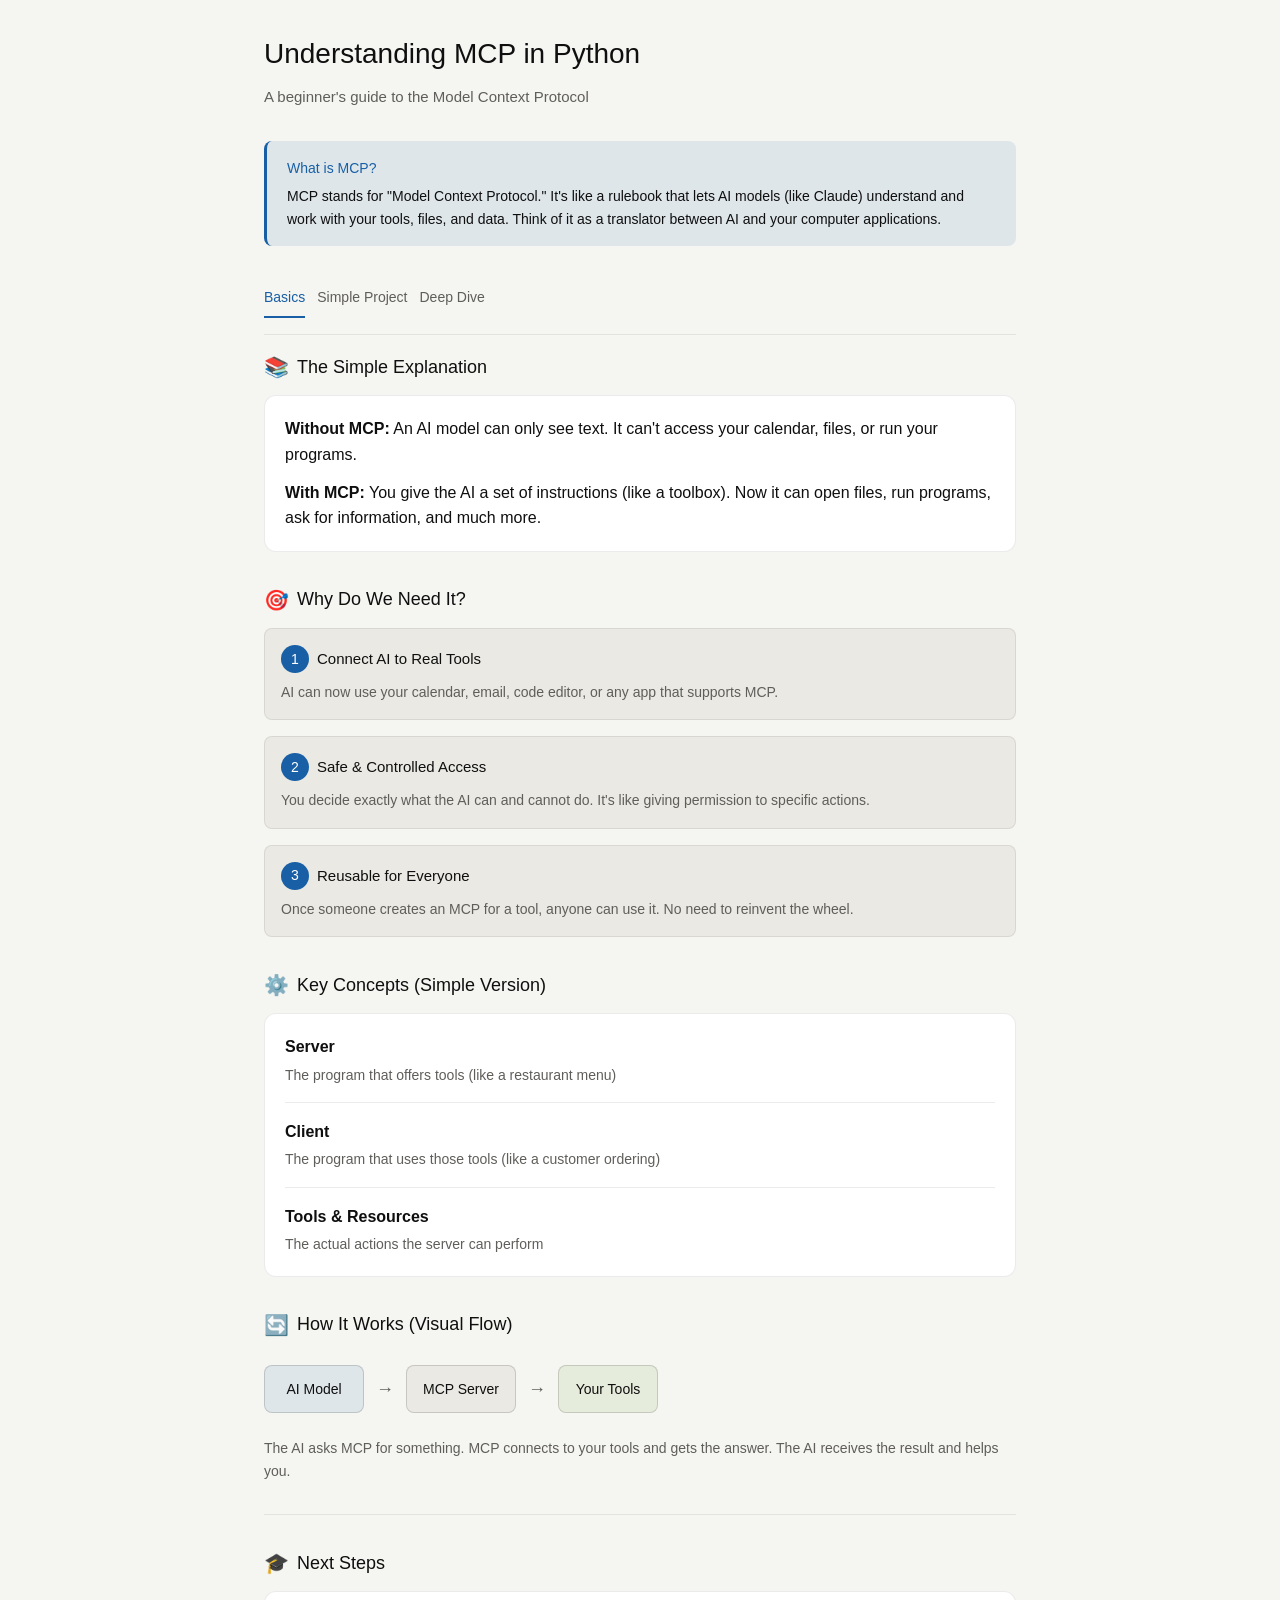
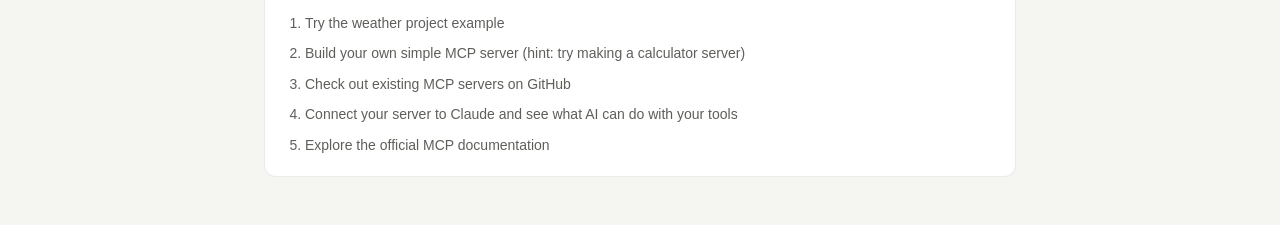
==== index.html @ 7a525ed1 "Add files via upload" ====
<!DOCTYPE html>
<html lang="en">
<head>
    <meta charset="UTF-8">
    <meta name="viewport" content="width=device-width, initial-scale=1.0">
    <title>MCP in Python - Beginner Guide</title>
    <style>
        * {
            margin: 0;
            padding: 0;
            box-sizing: border-box;
        }
        
        :root {
            --surface-0: #f5f5f1;
            --surface-1: #eae9e3;
            --surface-2: #ffffff;
            --text-primary: #0f0f0f;
            --text-secondary: #5f5e5a;
            --text-muted: #888780;
            --border: rgba(0, 0, 0, 0.08);
            --border-strong: rgba(0, 0, 0, 0.15);
            --border-accent: rgba(24, 95, 165, 0.3);
            --fill-accent: #185fa5;
            --text-accent: #ffffff;
            --bg-accent: rgba(24, 95, 165, 0.1);
            --bg-warning: rgba(186, 117, 23, 0.15);
            --text-warning: #854f0b;
            --bg-success: rgba(99, 153, 34, 0.1);
            --on-accent: #ffffff;
            --font-sans: -apple-system, BlinkMacSystemFont, 'Segoe UI', 'Helvetica Neue', sans-serif;
            --font-mono: 'Monaco', 'Menlo', 'Ubuntu Mono', monospace;
            --radius: 8px;
        }
        
        @media (prefers-color-scheme: dark) {
            :root {
                --surface-0: #1a1a1a;
                --surface-1: #2a2a2a;
                --surface-2: #333333;
                --text-primary: #f5f5f1;
                --text-secondary: #a8a8a0;
                --text-muted: #767673;
                --border: rgba(255, 255, 255, 0.1);
                --border-strong: rgba(255, 255, 255, 0.2);
                --border-accent: rgba(100, 170, 230, 0.3);
                --fill-accent: #64aae6;
                --text-accent: #0f0f0f;
                --bg-accent: rgba(100, 170, 230, 0.15);
                --bg-warning: rgba(239, 159, 39, 0.15);
                --text-warning: #fac775;
                --bg-success: rgba(151, 196, 89, 0.15);
            }
        }
        
        body {
            font-family: var(--font-sans);
            background: var(--surface-0);
            color: var(--text-primary);
            line-height: 1.6;
        }
        
        .container {
            max-width: 800px;
            padding: 2rem 1.5rem;
            margin: 0 auto;
        }
        
        h1 {
            font-size: 28px;
            font-weight: 500;
            margin-bottom: 8px;
            color: var(--text-primary);
        }
        
        .subtitle {
            color: var(--text-secondary);
            font-size: 15px;
            margin-bottom: 2rem;
        }
        
        .section {
            margin-bottom: 2rem;
        }
        
        .section-title {
            font-size: 18px;
            font-weight: 500;
            color: var(--text-primary);
            margin-bottom: 12px;
            display: flex;
            align-items: center;
            gap: 8px;
        }
        
        .section-icon {
            font-size: 20px;
        }
        
        .card {
            background: var(--surface-2);
            border: 0.5px solid var(--border);
            border-radius: 12px;
            padding: 1.25rem;
            margin-bottom: 1rem;
        }
        
        .concept-box {
            background: var(--bg-accent);
            border-left: 3px solid var(--fill-accent);
            border-radius: 8px;
            padding: 1rem 1.25rem;
            margin-bottom: 1rem;
        }
        
        .concept-box h3 {
            color: var(--fill-accent);
            font-size: 14px;
            font-weight: 500;
            margin-bottom: 6px;
        }
        
        .concept-box p {
            color: var(--text-primary);
            font-size: 14px;
        }
        
        .collapsible {
            cursor: pointer;
            display: flex;
            align-items: center;
            justify-content: space-between;
            padding: 1rem;
            background: var(--surface-1);
            border: 0.5px solid var(--border);
            border-radius: 8px;
            font-size: 15px;
            font-weight: 500;
            user-select: none;
            transition: background 0.2s;
        }
        
        .collapsible:hover {
            background: var(--surface-2);
        }
        
        .collapsible.active {
            background: var(--bg-accent);
            color: var(--fill-accent);
            border-color: var(--border-accent);
        }
        
        .collapsible-icon {
            transition: transform 0.2s;
            font-size: 14px;
        }
        
        .collapsible.active .collapsible-icon {
            transform: rotate(90deg);
        }
        
        .content {
            max-height: 0;
            overflow: hidden;
            transition: max-height 0.3s ease-out;
            border: 0.5px solid var(--border);
            border-top: none;
            border-radius: 0 0 8px 8px;
        }
        
        .content.active {
            max-height: 2000px;
            transition: max-height 0.3s ease-in;
        }
        
        .content-inner {
            padding: 1.25rem;
            background: var(--surface-2);
            border-radius: 0 0 8px 8px;
        }
        
        code {
            background: var(--surface-1);
            padding: 2px 6px;
            border-radius: 4px;
            font-family: var(--font-mono);
            font-size: 13px;
            color: var(--text-primary);
        }
        
        pre {
            background: var(--surface-1);
            border: 0.5px solid var(--border);
            border-radius: 8px;
            padding: 1rem;
            overflow-x: auto;
            margin: 1rem 0;
            font-family: var(--font-mono);
            font-size: 12px;
            color: var(--text-primary);
            line-height: 1.5;
        }
        
        .flow-diagram {
            display: flex;
            align-items: center;
            gap: 12px;
            margin: 1.5rem 0;
            flex-wrap: wrap;
        }
        
        .flow-box {
            background: var(--surface-1);
            border: 1px solid var(--border-strong);
            border-radius: 8px;
            padding: 12px 16px;
            font-size: 14px;
            font-weight: 500;
            text-align: center;
            min-width: 100px;
        }
        
        .flow-arrow {
            font-size: 18px;
            color: var(--text-secondary);
        }
        
        .step-box {
            background: var(--surface-1);
            border: 0.5px solid var(--border);
            border-radius: 8px;
            padding: 1rem;
            margin-bottom: 1rem;
        }
        
        .step-number {
            display: inline-flex;
            align-items: center;
            justify-content: center;
            background: var(--fill-accent);
            color: var(--on-accent);
            border-radius: 50%;
            width: 28px;
            height: 28px;
            font-weight: 500;
            margin-right: 8px;
            font-size: 14px;
            flex-shrink: 0;
        }
        
        .step-title {
            font-weight: 500;
            font-size: 15px;
            margin-bottom: 8px;
            display: flex;
            align-items: center;
        }
        
        .step-description {
            color: var(--text-secondary);
            font-size: 14px;
            line-height: 1.6;
        }
        
        .highlight {
            background: var(--bg-warning);
            color: var(--text-warning);
            padding: 0 4px;
            border-radius: 3px;
        }
        
        .comparison-grid {
            display: grid;
            grid-template-columns: 1fr 1fr;
            gap: 12px;
            margin: 1rem 0;
        }
        
        .comparison-item {
            background: var(--surface-1);
            border: 0.5px solid var(--border);
            border-radius: 8px;
            padding: 12px;
            font-size: 14px;
        }
        
        .comparison-item strong {
            display: block;
            margin-bottom: 4px;
            color: var(--text-primary);
        }
        
        .tab-buttons {
            display: flex;
            gap: 8px;
            margin-bottom: 12px;
            flex-wrap: wrap;
        }
        
        .tab-button {
            padding: 8px 16px;
            border: 0.5px solid var(--border);
            background: var(--surface-1);
            border-radius: 6px;
            cursor: pointer;
            font-size: 14px;
            font-weight: 500;
            transition: all 0.2s;
        }
        
        .tab-button.active {
            background: var(--fill-accent);
            color: var(--on-accent);
            border-color: var(--fill-accent);
        }
        
        .example-output {
            background: var(--surface-0);
            border: 0.5px solid var(--border-strong);
            border-radius: 8px;
            padding: 12px;
            margin: 12px 0;
            font-family: var(--font-mono);
            font-size: 13px;
            color: var(--text-primary);
            max-height: 300px;
            overflow-y: auto;
        }
        
        .nav-tabs {
            display: flex;
            gap: 12px;
            margin: 2rem 0 1rem 0;
            border-bottom: 0.5px solid var(--border);
            padding-bottom: 1rem;
            flex-wrap: wrap;
        }
        
        .nav-tab {
            cursor: pointer;
            padding: 8px 0;
            border-bottom: 2px solid transparent;
            font-size: 14px;
            font-weight: 500;
            color: var(--text-secondary);
            transition: all 0.2s;
        }
        
        .nav-tab.active {
            color: var(--fill-accent);
            border-bottom-color: var(--fill-accent);
        }
        
        .nav-tab:hover {
            color: var(--text-primary);
        }
    </style>
</head>
<body>
    <div class="container">
        <h1>Understanding MCP in Python</h1>
        <p class="subtitle">A beginner's guide to the Model Context Protocol</p>
        
        <div class="concept-box">
            <h3>What is MCP?</h3>
            <p>MCP stands for "Model Context Protocol." It's like a rulebook that lets AI models (like Claude) understand and work with your tools, files, and data. Think of it as a translator between AI and your computer applications.</p>
        </div>
        
        <div class="nav-tabs">
            <div class="nav-tab active" onclick="switchTab('basics')">Basics</div>
            <div class="nav-tab" onclick="switchTab('project')">Simple Project</div>
            <div class="nav-tab" onclick="switchTab('deep-dive')">Deep Dive</div>
        </div>
        
        <div id="basics-tab" style="display: block;">
            <div class="section">
                <div class="section-title">
                    <span class="section-icon">📚</span>
                    The Simple Explanation
                </div>
                
                <div class="card">
                    <p><strong>Without MCP:</strong> An AI model can only see text. It can't access your calendar, files, or run your programs.</p>
                    <p style="margin-top: 12px;"><strong>With MCP:</strong> You give the AI a set of instructions (like a toolbox). Now it can open files, run programs, ask for information, and much more.</p>
                </div>
            </div>
            
            <div class="section">
                <div class="section-title">
                    <span class="section-icon">🎯</span>
                    Why Do We Need It?
                </div>
                
                <div class="step-box">
                    <div class="step-title">
                        <span class="step-number">1</span>
                        Connect AI to Real Tools
                    </div>
                    <div class="step-description">AI can now use your calendar, email, code editor, or any app that supports MCP.</div>
                </div>
                
                <div class="step-box">
                    <div class="step-title">
                        <span class="step-number">2</span>
                        Safe & Controlled Access
                    </div>
                    <div class="step-description">You decide exactly what the AI can and cannot do. It's like giving permission to specific actions.</div>
                </div>
                
                <div class="step-box">
                    <div class="step-title">
                        <span class="step-number">3</span>
                        Reusable for Everyone
                    </div>
                    <div class="step-description">Once someone creates an MCP for a tool, anyone can use it. No need to reinvent the wheel.</div>
                </div>
            </div>
            
            <div class="section">
                <div class="section-title">
                    <span class="section-icon">⚙️</span>
                    Key Concepts (Simple Version)
                </div>
                
                <div class="card">
                    <div style="margin-bottom: 16px;">
                        <strong style="color: var(--text-primary);">Server</strong>
                        <p style="color: var(--text-secondary); font-size: 14px; margin-top: 4px;">The program that offers tools (like a restaurant menu)</p>
                    </div>
                    <div style="margin-bottom: 16px; padding-top: 16px; border-top: 0.5px solid var(--border);">
                        <strong style="color: var(--text-primary);">Client</strong>
                        <p style="color: var(--text-secondary); font-size: 14px; margin-top: 4px;">The program that uses those tools (like a customer ordering)</p>
                    </div>
                    <div style="padding-top: 16px; border-top: 0.5px solid var(--border);">
                        <strong style="color: var(--text-primary);">Tools & Resources</strong>
                        <p style="color: var(--text-secondary); font-size: 14px; margin-top: 4px;">The actual actions the server can perform</p>
                    </div>
                </div>
            </div>
            
            <div class="section">
                <div class="section-title">
                    <span class="section-icon">🔄</span>
                    How It Works (Visual Flow)
                </div>
                
                <div class="flow-diagram">
                    <div class="flow-box" style="background: var(--bg-accent);">AI Model</div>
                    <div class="flow-arrow">→</div>
                    <div class="flow-box">MCP Server</div>
                    <div class="flow-arrow">→</div>
                    <div class="flow-box" style="background: var(--bg-success);">Your Tools</div>
                </div>
                
                <p style="color: var(--text-secondary); font-size: 14px;">The AI asks MCP for something. MCP connects to your tools and gets the answer. The AI receives the result and helps you.</p>
            </div>
        </div>
        
        <div id="project-tab" style="display: none;">
            <div class="section">
                <div class="section-title">
                    <span class="section-icon">🚀</span>
                    Our Simple Project: A Weather Tool
                </div>
                
                <p style="color: var(--text-secondary); margin-bottom: 1rem;">We'll create an MCP server that lets AI check the current weather and get weather forecasts.</p>
                
                <div class="concept-box">
                    <h3>Project Goal</h3>
                    <p>Build a Python program that: (1) Provides weather data, (2) Lets an AI client ask for weather, (3) Returns weather information back to the AI</p>
                </div>
            </div>
            
            <div class="section">
                <div class="section-title">
                    <span class="section-icon">📋</span>
                    Step-by-Step Walkthrough
                </div>
                
                <div class="step-box">
                    <div class="step-title">
                        <span class="step-number">1</span>
                        Set Up Your Computer
                    </div>
                    <div class="step-description">
                        <p>First, make sure you have Python installed and the MCP library.</p>
                        <pre>pip install mcp</pre>
                        <p style="margin-top: 8px;">This installs the tools you need to build an MCP server.</p>
                    </div>
                </div>
                
                <div class="step-box">
                    <div class="step-title">
                        <span class="step-number">2</span>
                        Create a Simple MCP Server
                    </div>
                    <div class="step-description">
                        <p>Create a file called <code>weather_server.py</code>:</p>
                        <pre>from mcp.server import Server
from mcp.types import Tool, TextContent

# Create an MCP server
server = Server("weather-server")

# Define a tool for getting weather
@server.list_tools()
async def list_tools():
    return [
        Tool(
            name="get_weather",
            description="Get the current weather for a city",
            inputSchema={
                "type": "object",
                "properties": {
                    "city": {
                        "type": "string",
                        "description": "City name"
                    }
                }
            }
        )
    ]

# When someone asks for weather, this runs
@server.call_tool()
async def call_tool(name: str, arguments: dict):
    if name == "get_weather":
        city = arguments.get("city")
        # Dummy weather data (in real life, call a weather API)
        weather_data = {
            "London": "Rainy, 12°C",
            "Paris": "Sunny, 18°C",
            "Tokyo": "Cloudy, 22°C"
        }
        result = weather_data.get(city, "City not found")
        return [TextContent(type="text", text=result)]</pre>
                    </div>
                </div>
                
                <div class="step-box">
                    <div class="step-title">
                        <span class="step-number">3</span>
                        Run Your Server
                    </div>
                    <div class="step-description">
                        <p>In your terminal, run:</p>
                        <pre>python weather_server.py</pre>
                        <p style="margin-top: 8px;">Your MCP server is now running! It's waiting for clients to ask for weather.</p>
                    </div>
                </div>
                
                <div class="step-box">
                    <div class="step-title">
                        <span class="step-number">4</span>
                        Connect a Client (The AI)
                    </div>
                    <div class="step-description">
                        <p>Now create a <code>weather_client.py</code> file that connects to your server:</p>
                        <pre>import asyncio
from mcp.client import ClientSession
from mcp.stdio_client import StdioClientTransport

async def main():
    # Connect to the MCP server
    transport = StdioClientTransport(
        command="python",
        args=["weather_server.py"]
    )
    
    async with ClientSession(transport) as session:
        # Ask the server what tools it has
        tools = await session.list_tools()
        print("Available tools:", [t.name for t in tools])
        
        # Use a tool - ask for London's weather
        result = await session.call_tool(
            "get_weather",
            {"city": "London"}
        )
        print("Weather:", result)

asyncio.run(main())</pre>
                    </div>
                </div>
                
                <div class="step-box">
                    <div class="step-title">
                        <span class="step-number">5</span>
                        See It In Action
                    </div>
                    <div class="step-description">
                        <p>Run your client:</p>
                        <pre>python weather_client.py</pre>
                        <p style="margin-top: 12px;"><strong>Output:</strong></p>
                        <div class="example-output">Available tools: ['get_weather']
Weather: Rainy, 12°C</div>
                    </div>
                </div>
            </div>
            
            <div class="section">
                <div class="section-title">
                    <span class="section-icon">💡</span>
                    What Just Happened?
                </div>
                
                <div class="card">
                    <ol style="padding-left: 20px; color: var(--text-secondary); font-size: 14px;">
                        <li style="margin-bottom: 8px;">Your <strong>server</strong> told the client "I can get weather"</li>
                        <li style="margin-bottom: 8px;">Your <strong>client</strong> asked "Hey server, what's the weather in London?"</li>
                        <li style="margin-bottom: 8px;">Your <strong>server</strong> looked it up and replied "Rainy, 12°C"</li>
                        <li>The client received the answer</li>
                    </ol>
                </div>
            </div>
        </div>
        
        <div id="deep-dive-tab" style="display: none;">
            <div class="section">
                <div class="section-title">
                    <span class="section-icon">🔍</span>
                    Understanding the Architecture
                </div>
                
                <div class="card">
                    <p style="margin-bottom: 12px;"><strong>Client-Server Model</strong></p>
                    <p style="color: var(--text-secondary); font-size: 14px;">MCP uses a client-server architecture. Your server offers tools, and clients use them. This is the same pattern used across the internet!</p>
                </div>
            </div>
            
            <div class="section">
                <div class="section-title">
                    <span class="section-icon">🛠️</span>
                    Components Explained
                </div>
                
                <div class="collapsible" onclick="toggleCollapsible(this)">
                    <span>Server</span>
                    <span class="collapsible-icon">›</span>
                </div>
                <div class="content">
                    <div class="content-inner">
                        <p><strong>What it is:</strong> A Python program that exposes tools and resources.</p>
                        <p style="margin-top: 12px;"><strong>Example:</strong> Your weather server is an MCP server. It defines the "get_weather" tool.</p>
                        <p style="margin-top: 12px;"><strong>Responsibilities:</strong></p>
                        <ul style="margin-left: 20px; color: var(--text-secondary); font-size: 14px; margin-top: 8px;">
                            <li>List available tools</li>
                            <li>Handle tool calls</li>
                            <li>Return results</li>
                            <li>Manage permissions</li>
                        </ul>
                    </div>
                </div>
                
                <div class="collapsible" onclick="toggleCollapsible(this)" style="margin-top: 12px;">
                    <span>Client</span>
                    <span class="collapsible-icon">›</span>
                </div>
                <div class="content">
                    <div class="content-inner">
                        <p><strong>What it is:</strong> A program that connects to an MCP server and uses its tools.</p>
                        <p style="margin-top: 12px;"><strong>Example:</strong> Claude (the AI) can be a client. It connects to your weather server and asks for weather.</p>
                        <p style="margin-top: 12px;"><strong>Responsibilities:</strong></p>
                        <ul style="margin-left: 20px; color: var(--text-secondary); font-size: 14px; margin-top: 8px;">
                            <li>Connect to servers</li>
                            <li>Discover available tools</li>
                            <li>Call tools when needed</li>
                            <li>Process results</li>
                        </ul>
                    </div>
                </div>
                
                <div class="collapsible" onclick="toggleCollapsible(this)" style="margin-top: 12px;">
                    <span>Tools</span>
                    <span class="collapsible-icon">›</span>
                </div>
                <div class="content">
                    <div class="content-inner">
                        <p><strong>What it is:</strong> Functions or actions that the server can perform.</p>
                        <p style="margin-top: 12px;"><strong>Example:</strong> "get_weather" is a tool. It takes a city name and returns weather.</p>
                        <p style="margin-top: 12px;"><strong>Parts of a tool definition:</strong></p>
                        <pre>Tool(
    name="get_weather",           # Tool ID
    description="Get weather",    # What it does
    inputSchema={...}             # What it needs as input
)</pre>
                    </div>
                </div>
                
                <div class="collapsible" onclick="toggleCollapsible(this)" style="margin-top: 12px;">
                    <span>Resources</span>
                    <span class="collapsible-icon">›</span>
                </div>
                <div class="content">
                    <div class="content-inner">
                        <p><strong>What it is:</strong> Data or files that the server can share.</p>
                        <p style="margin-top: 12px;"><strong>Example:</strong> A list of cities and their time zones, or a file with historical weather data.</p>
                        <p style="margin-top: 12px;"><strong>Unlike tools:</strong> Resources are static data, not actions. Tools do things; resources provide information.</p>
                    </div>
                </div>
            </div>
            
            <div class="section">
                <div class="section-title">
                    <span class="section-icon">📊</span>
                    Request & Response Flow
                </div>
                
                <div class="card">
                    <p style="margin-bottom: 16px;"><strong>What happens when a client calls a tool:</strong></p>
                    <div style="background: var(--surface-1); border-radius: 8px; padding: 12px; font-family: var(--font-mono); font-size: 12px; color: var(--text-primary); overflow-x: auto;">
1. Client → Server: "I want to call get_weather with city='London'"

2. Server receives request
3. Server runs get_weather("London")
4. Server gets result: "Rainy, 12°C"

5. Server → Client: "Here's your result: Rainy, 12°C"

6. Client receives and uses the result
                    </div>
                </div>
            </div>
            
            <div class="section">
                <div class="section-title">
                    <span class="section-icon">🔐</span>
                    Security & Permissions
                </div>
                
                <div class="card">
                    <p style="margin-bottom: 12px;"><strong>Why it matters:</strong> You don't want the AI doing dangerous things like deleting files or accessing sensitive data.</p>
                    
                    <div style="margin-top: 16px; padding-top: 16px; border-top: 0.5px solid var(--border);">
                        <p style="margin-bottom: 8px;"><strong style="color: var(--text-primary);">Control What's Exposed</strong></p>
                        <p style="color: var(--text-secondary); font-size: 14px;">Only list tools that are safe for the AI to use. Don't expose file deletion tools unless absolutely necessary.</p>
                    </div>
                    
                    <div style="margin-top: 16px; padding-top: 16px; border-top: 0.5px solid var(--border);">
                        <p style="margin-bottom: 8px;"><strong style="color: var(--text-primary);">Validate Input</strong></p>
                        <p style="color: var(--text-secondary); font-size: 14px;">Always check that the AI is sending valid data. Don't blindly trust what it sends.</p>
                    </div>
                    
                    <div style="margin-top: 16px; padding-top: 16px; border-top: 0.5px solid var(--border);">
                        <p style="margin-bottom: 8px;"><strong style="color: var(--text-primary);">Use Schemas</strong></p>
                        <p style="color: var(--text-secondary); font-size: 14px;">Define exactly what input format your tools expect. This prevents misuse.</p>
                    </div>
                </div>
            </div>
            
            <div class="section">
                <div class="section-title">
                    <span class="section-icon">🌍</span>
                    Real-World Examples
                </div>
                
                <div class="card">
                    <p style="margin-bottom: 12px;"><strong>What people build with MCP:</strong></p>
                    <ul style="margin-left: 20px; color: var(--text-secondary); font-size: 14px;">
                        <li>Calendar integrations (AI reads and schedules meetings)</li>
                        <li>Email tools (AI reads and drafts emails)</li>
                        <li>Code execution (AI runs tests and sees results)</li>
                        <li>Database queries (AI fetches data safely)</li>
                        <li>File management (AI reads documentation)</li>
                        <li>API integrations (AI calls external services)</li>
                    </ul>
                </div>
            </div>
            
            <div class="section">
                <div class="section-title">
                    <span class="section-icon">💬</span>
                    Common Questions
                </div>
                
                <div class="collapsible" onclick="toggleCollapsible(this)">
                    <span>Is MCP the same as API?</span>
                    <span class="collapsible-icon">›</span>
                </div>
                <div class="content">
                    <div class="content-inner">
                        <p><strong>Simple answer:</strong> Similar, but not the same.</p>
                        <p style="margin-top: 12px;"><strong>API</strong> = Any system for programs to talk to each other.</p>
                        <p style="margin-top: 12px;"><strong>MCP</strong> = A specific protocol designed for AI models to understand and use tools safely.</p>
                    </div>
                </div>
                
                <div class="collapsible" onclick="toggleCollapsible(this)" style="margin-top: 12px;">
                    <span>Can I use MCP for anything besides AI?</span>
                    <span class="collapsible-icon">›</span>
                </div>
                <div class="content">
                    <div class="content-inner">
                        <p>Technically yes, but it's designed for AI. You'd be better off using regular APIs for non-AI applications. MCP's special features help AI models understand what tools do.</p>
                    </div>
                </div>
                
                <div class="collapsible" onclick="toggleCollapsible(this)" style="margin-top: 12px;">
                    <span>How hard is it to create an MCP server?</span>
                    <span class="collapsible-icon">›</span>
                </div>
                <div class="content">
                    <div class="content-inner">
                        <p><strong>Not hard at all!</strong> You saw a simple weather server in just 20 lines of code. As you build more, you can add:</p>
                        <ul style="margin-left: 20px; color: var(--text-secondary); font-size: 14px; margin-top: 8px;">
                            <li>Multiple tools</li>
                            <li>Complex logic</li>
                            <li>Database connections</li>
                            <li>Error handling</li>
                        </ul>
                    </div>
                </div>
                
                <div class="collapsible" onclick="toggleCollapsible(this)" style="margin-top: 12px;">
                    <span>Can multiple clients use the same server?</span>
                    <span class="collapsible-icon">›</span>
                </div>
                <div class="content">
                    <div class="content-inner">
                        <p>Yes! Once your server is running, any number of clients can connect and use it. This is one of the biggest advantages—write once, use everywhere.</p>
                    </div>
                </div>
            </div>
        </div>
        
        <div style="margin-top: 2rem; padding-top: 2rem; border-top: 0.5px solid var(--border);">
            <div class="section-title">
                <span class="section-icon">🎓</span>
                Next Steps
            </div>
            <div class="card">
                <ol style="padding-left: 20px; color: var(--text-secondary); font-size: 14px;">
                    <li style="margin-bottom: 8px;">Try the weather project example</li>
                    <li style="margin-bottom: 8px;">Build your own simple MCP server (hint: try making a calculator server)</li>
                    <li style="margin-bottom: 8px;">Check out existing MCP servers on GitHub</li>
                    <li style="margin-bottom: 8px;">Connect your server to Claude and see what AI can do with your tools</li>
                    <li>Explore the official MCP documentation</li>
                </ol>
            </div>
        </div>
    </div>
    
    <script>
        function switchTab(tab) {
            // Hide all tabs
            document.getElementById('basics-tab').style.display = 'none';
            document.getElementById('project-tab').style.display = 'none';
            document.getElementById('deep-dive-tab').style.display = 'none';
            
            // Show selected tab
            document.getElementById(tab + '-tab').style.display = 'block';
            
            // Update nav buttons
            document.querySelectorAll('.nav-tab').forEach(btn => {
                btn.classList.remove('active');
            });
            event.target.classList.add('active');
            
            // Scroll to top
            window.scrollTo(0, 0);
        }
        
        function toggleCollapsible(element) {
            const collapsible = element;
            const content = element.nextElementSibling;
            
            collapsible.classList.toggle('active');
            content.classList.toggle('active');
        }
    </script>
</body>
</html>
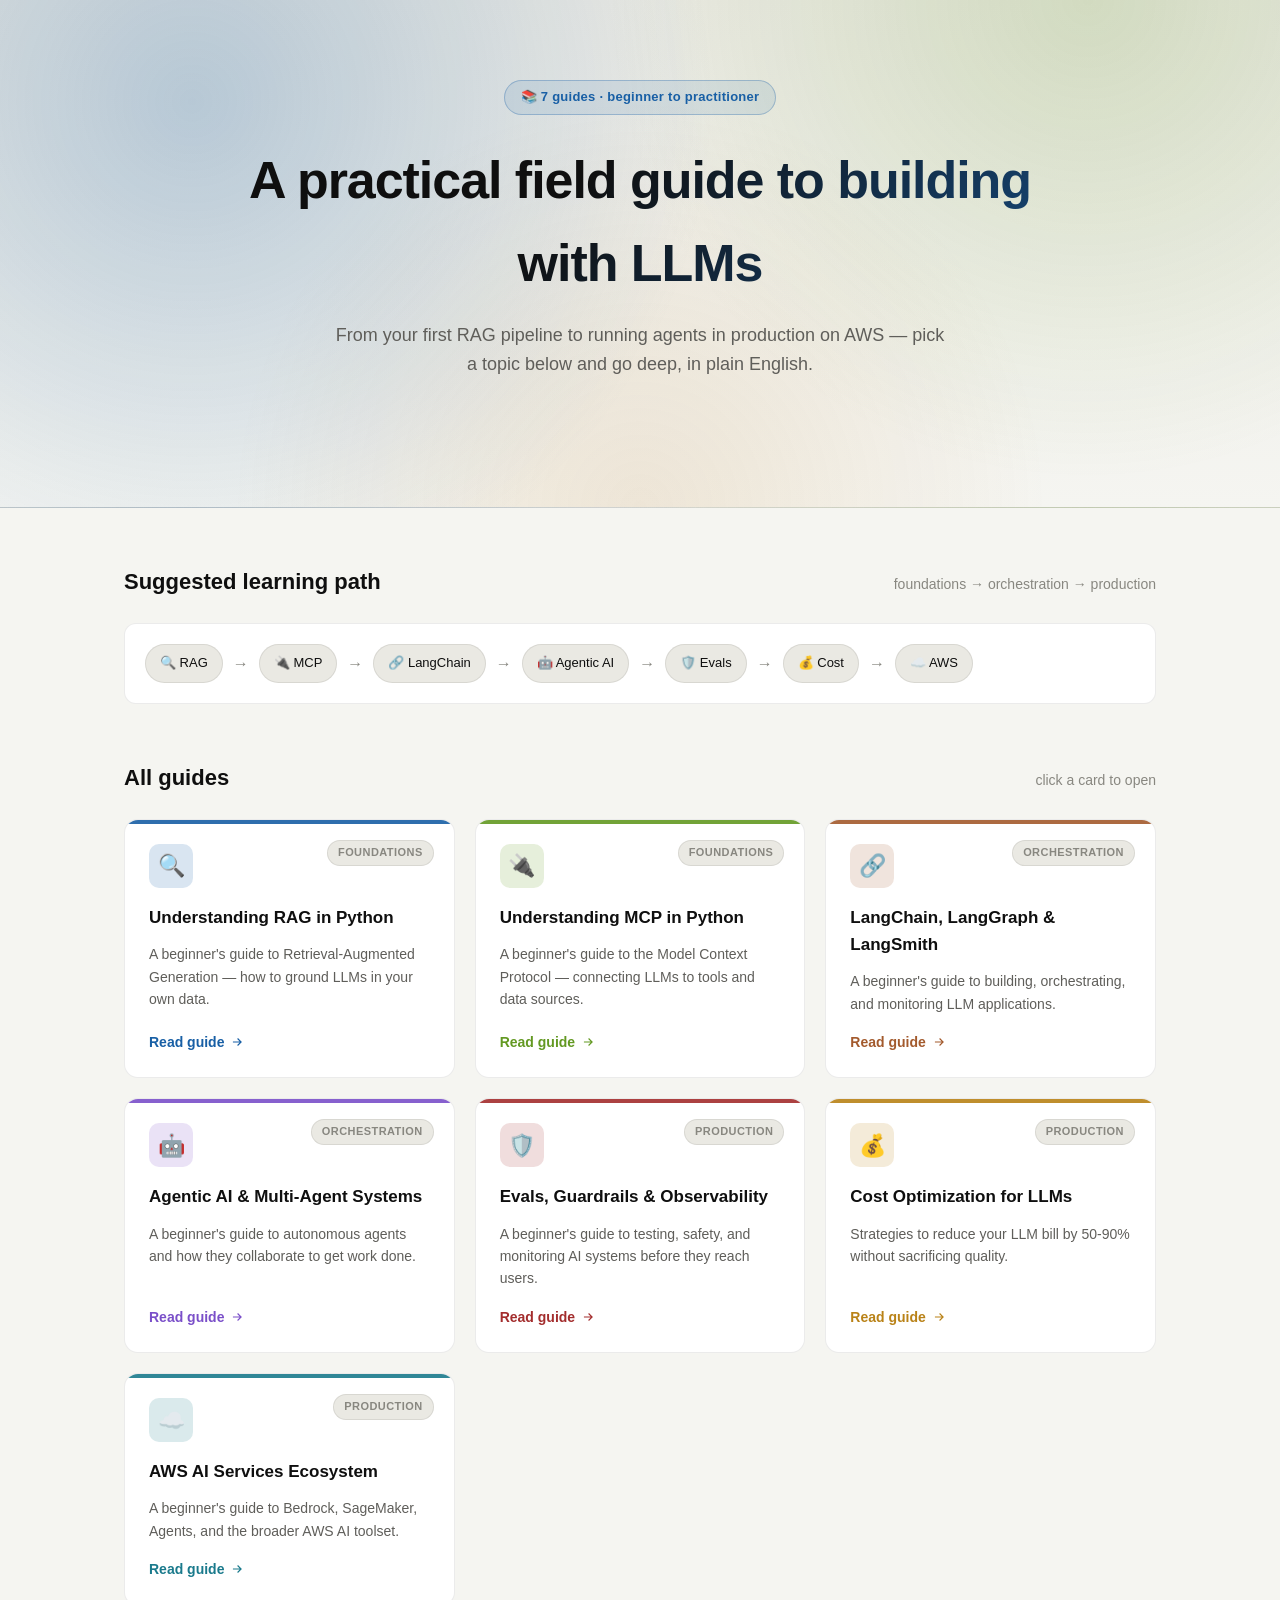
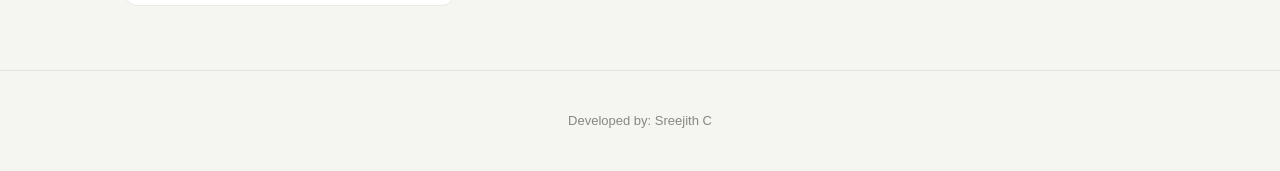
==== commit 0df9e74e: "Add files via upload" ====
--- a/index.html
+++ b/index.html
@@ -1,872 +1,332 @@
 <!DOCTYPE html>
 <html lang="en">
 <head>
-    <meta charset="UTF-8">
-    <meta name="viewport" content="width=device-width, initial-scale=1.0">
-    <title>MCP in Python - Beginner Guide</title>
-    <style>
-        * {
-            margin: 0;
-            padding: 0;
-            box-sizing: border-box;
-        }
-        
-        :root {
-            --surface-0: #f5f5f1;
-            --surface-1: #eae9e3;
-            --surface-2: #ffffff;
-            --text-primary: #0f0f0f;
-            --text-secondary: #5f5e5a;
-            --text-muted: #888780;
-            --border: rgba(0, 0, 0, 0.08);
-            --border-strong: rgba(0, 0, 0, 0.15);
-            --border-accent: rgba(24, 95, 165, 0.3);
-            --fill-accent: #185fa5;
-            --text-accent: #ffffff;
-            --bg-accent: rgba(24, 95, 165, 0.1);
-            --bg-warning: rgba(186, 117, 23, 0.15);
-            --text-warning: #854f0b;
-            --bg-success: rgba(99, 153, 34, 0.1);
-            --on-accent: #ffffff;
-            --font-sans: -apple-system, BlinkMacSystemFont, 'Segoe UI', 'Helvetica Neue', sans-serif;
-            --font-mono: 'Monaco', 'Menlo', 'Ubuntu Mono', monospace;
-            --radius: 8px;
-        }
-        
-        @media (prefers-color-scheme: dark) {
-            :root {
-                --surface-0: #1a1a1a;
-                --surface-1: #2a2a2a;
-                --surface-2: #333333;
-                --text-primary: #f5f5f1;
-                --text-secondary: #a8a8a0;
-                --text-muted: #767673;
-                --border: rgba(255, 255, 255, 0.1);
-                --border-strong: rgba(255, 255, 255, 0.2);
-                --border-accent: rgba(100, 170, 230, 0.3);
-                --fill-accent: #64aae6;
-                --text-accent: #0f0f0f;
-                --bg-accent: rgba(100, 170, 230, 0.15);
-                --bg-warning: rgba(239, 159, 39, 0.15);
-                --text-warning: #fac775;
-                --bg-success: rgba(151, 196, 89, 0.15);
-            }
-        }
-        
-        body {
-            font-family: var(--font-sans);
-            background: var(--surface-0);
-            color: var(--text-primary);
-            line-height: 1.6;
-        }
-        
-        .container {
-            max-width: 800px;
-            padding: 2rem 1.5rem;
-            margin: 0 auto;
-        }
-        
-        h1 {
-            font-size: 28px;
-            font-weight: 500;
-            margin-bottom: 8px;
-            color: var(--text-primary);
-        }
-        
-        .subtitle {
-            color: var(--text-secondary);
-            font-size: 15px;
-            margin-bottom: 2rem;
-        }
-        
-        .section {
-            margin-bottom: 2rem;
-        }
-        
-        .section-title {
-            font-size: 18px;
-            font-weight: 500;
-            color: var(--text-primary);
-            margin-bottom: 12px;
-            display: flex;
-            align-items: center;
-            gap: 8px;
-        }
-        
-        .section-icon {
-            font-size: 20px;
-        }
-        
-        .card {
-            background: var(--surface-2);
-            border: 0.5px solid var(--border);
-            border-radius: 12px;
-            padding: 1.25rem;
-            margin-bottom: 1rem;
-        }
-        
-        .concept-box {
-            background: var(--bg-accent);
-            border-left: 3px solid var(--fill-accent);
-            border-radius: 8px;
-            padding: 1rem 1.25rem;
-            margin-bottom: 1rem;
-        }
-        
-        .concept-box h3 {
-            color: var(--fill-accent);
-            font-size: 14px;
-            font-weight: 500;
-            margin-bottom: 6px;
-        }
-        
-        .concept-box p {
-            color: var(--text-primary);
-            font-size: 14px;
-        }
-        
-        .collapsible {
-            cursor: pointer;
-            display: flex;
-            align-items: center;
-            justify-content: space-between;
-            padding: 1rem;
-            background: var(--surface-1);
-            border: 0.5px solid var(--border);
-            border-radius: 8px;
-            font-size: 15px;
-            font-weight: 500;
-            user-select: none;
-            transition: background 0.2s;
-        }
-        
-        .collapsible:hover {
-            background: var(--surface-2);
-        }
-        
-        .collapsible.active {
-            background: var(--bg-accent);
-            color: var(--fill-accent);
-            border-color: var(--border-accent);
-        }
-        
-        .collapsible-icon {
-            transition: transform 0.2s;
-            font-size: 14px;
-        }
-        
-        .collapsible.active .collapsible-icon {
-            transform: rotate(90deg);
-        }
-        
-        .content {
-            max-height: 0;
-            overflow: hidden;
-            transition: max-height 0.3s ease-out;
-            border: 0.5px solid var(--border);
-            border-top: none;
-            border-radius: 0 0 8px 8px;
-        }
-        
-        .content.active {
-            max-height: 2000px;
-            transition: max-height 0.3s ease-in;
-        }
-        
-        .content-inner {
-            padding: 1.25rem;
-            background: var(--surface-2);
-            border-radius: 0 0 8px 8px;
-        }
-        
-        code {
-            background: var(--surface-1);
-            padding: 2px 6px;
-            border-radius: 4px;
-            font-family: var(--font-mono);
-            font-size: 13px;
-            color: var(--text-primary);
-        }
-        
-        pre {
-            background: var(--surface-1);
-            border: 0.5px solid var(--border);
-            border-radius: 8px;
-            padding: 1rem;
-            overflow-x: auto;
-            margin: 1rem 0;
-            font-family: var(--font-mono);
-            font-size: 12px;
-            color: var(--text-primary);
-            line-height: 1.5;
-        }
-        
-        .flow-diagram {
-            display: flex;
-            align-items: center;
-            gap: 12px;
-            margin: 1.5rem 0;
-            flex-wrap: wrap;
-        }
-        
-        .flow-box {
-            background: var(--surface-1);
-            border: 1px solid var(--border-strong);
-            border-radius: 8px;
-            padding: 12px 16px;
-            font-size: 14px;
-            font-weight: 500;
-            text-align: center;
-            min-width: 100px;
-        }
-        
-        .flow-arrow {
-            font-size: 18px;
-            color: var(--text-secondary);
-        }
-        
-        .step-box {
-            background: var(--surface-1);
-            border: 0.5px solid var(--border);
-            border-radius: 8px;
-            padding: 1rem;
-            margin-bottom: 1rem;
-        }
-        
-        .step-number {
-            display: inline-flex;
-            align-items: center;
-            justify-content: center;
-            background: var(--fill-accent);
-            color: var(--on-accent);
-            border-radius: 50%;
-            width: 28px;
-            height: 28px;
-            font-weight: 500;
-            margin-right: 8px;
-            font-size: 14px;
-            flex-shrink: 0;
-        }
-        
-        .step-title {
-            font-weight: 500;
-            font-size: 15px;
-            margin-bottom: 8px;
-            display: flex;
-            align-items: center;
-        }
-        
-        .step-description {
-            color: var(--text-secondary);
-            font-size: 14px;
-            line-height: 1.6;
-        }
-        
-        .highlight {
-            background: var(--bg-warning);
-            color: var(--text-warning);
-            padding: 0 4px;
-            border-radius: 3px;
-        }
-        
-        .comparison-grid {
-            display: grid;
-            grid-template-columns: 1fr 1fr;
-            gap: 12px;
-            margin: 1rem 0;
-        }
-        
-        .comparison-item {
-            background: var(--surface-1);
-            border: 0.5px solid var(--border);
-            border-radius: 8px;
-            padding: 12px;
-            font-size: 14px;
-        }
-        
-        .comparison-item strong {
-            display: block;
-            margin-bottom: 4px;
-            color: var(--text-primary);
-        }
-        
-        .tab-buttons {
-            display: flex;
-            gap: 8px;
-            margin-bottom: 12px;
-            flex-wrap: wrap;
-        }
-        
-        .tab-button {
-            padding: 8px 16px;
-            border: 0.5px solid var(--border);
-            background: var(--surface-1);
-            border-radius: 6px;
-            cursor: pointer;
-            font-size: 14px;
-            font-weight: 500;
-            transition: all 0.2s;
-        }
-        
-        .tab-button.active {
-            background: var(--fill-accent);
-            color: var(--on-accent);
-            border-color: var(--fill-accent);
-        }
-        
-        .example-output {
-            background: var(--surface-0);
-            border: 0.5px solid var(--border-strong);
-            border-radius: 8px;
-            padding: 12px;
-            margin: 12px 0;
-            font-family: var(--font-mono);
-            font-size: 13px;
-            color: var(--text-primary);
-            max-height: 300px;
-            overflow-y: auto;
-        }
-        
-        .nav-tabs {
-            display: flex;
-            gap: 12px;
-            margin: 2rem 0 1rem 0;
-            border-bottom: 0.5px solid var(--border);
-            padding-bottom: 1rem;
-            flex-wrap: wrap;
-        }
-        
-        .nav-tab {
-            cursor: pointer;
-            padding: 8px 0;
-            border-bottom: 2px solid transparent;
-            font-size: 14px;
-            font-weight: 500;
-            color: var(--text-secondary);
-            transition: all 0.2s;
-        }
-        
-        .nav-tab.active {
-            color: var(--fill-accent);
-            border-bottom-color: var(--fill-accent);
-        }
-        
-        .nav-tab:hover {
-            color: var(--text-primary);
-        }
-    </style>
+<meta charset="UTF-8">
+<meta name="viewport" content="width=device-width, initial-scale=1.0">
+<title>GenAI Guides — A Practical Field Guide to Building with LLMs</title>
+<link rel="stylesheet" href="shared.css">
+<style>
+    /* ---------- Hero ---------- */
+    .hero {
+        position: relative;
+        overflow: hidden;
+        padding: 5rem 1.5rem 6rem;
+        background:
+            radial-gradient(circle at 15% 20%, rgba(24, 95, 165, 0.25), transparent 45%),
+            radial-gradient(circle at 85% 0%, rgba(99, 153, 34, 0.18), transparent 40%),
+            radial-gradient(circle at 50% 100%, rgba(186, 117, 23, 0.12), transparent 50%),
+            linear-gradient(180deg, var(--surface-1) 0%, var(--surface-0) 100%);
+        border-bottom: 0.5px solid var(--border);
+        text-align: center;
+    }
+
+    .eyebrow {
+        display: inline-flex;
+        align-items: center;
+        gap: 8px;
+        background: var(--bg-accent);
+        color: var(--fill-accent);
+        border: 0.5px solid var(--border-accent);
+        border-radius: 999px;
+        padding: 6px 16px;
+        font-size: 13px;
+        font-weight: 600;
+        letter-spacing: 0.02em;
+        margin-bottom: 1.5rem;
+    }
+
+    .hero h1 {
+        font-size: clamp(32px, 5vw, 52px);
+        font-weight: 600;
+        letter-spacing: -0.02em;
+        max-width: 820px;
+        margin: 0 auto 1rem;
+        background: linear-gradient(135deg, var(--text-primary) 40%, var(--fill-accent) 120%);
+        -webkit-background-clip: text;
+        background-clip: text;
+        color: transparent;
+    }
+
+    .hero p {
+        color: var(--text-secondary);
+        font-size: clamp(15px, 2vw, 18px);
+        max-width: 620px;
+        margin: 0 auto 2rem;
+    }
+
+    /* ---------- Content ---------- */
+    .wrap {
+        max-width: 1080px;
+        margin: 0 auto;
+        padding: 0 1.5rem;
+    }
+
+    .section-head {
+        display: flex;
+        align-items: baseline;
+        justify-content: space-between;
+        margin: 3.5rem 0 1.5rem;
+        flex-wrap: wrap;
+        gap: 8px;
+    }
+
+    .section-head h2 {
+        font-size: 22px;
+        font-weight: 600;
+    }
+
+    .section-head span {
+        color: var(--text-muted);
+        font-size: 14px;
+    }
+
+    .grid {
+        display: grid;
+        grid-template-columns: repeat(auto-fill, minmax(300px, 1fr));
+        gap: 1.25rem;
+        padding-bottom: 4rem;
+    }
+
+    .card {
+        position: relative;
+        display: flex;
+        flex-direction: column;
+        gap: 0.75rem;
+        background: var(--surface-2);
+        border: 0.5px solid var(--border);
+        border-radius: 14px;
+        padding: 1.5rem;
+        margin-bottom: 0;
+        text-decoration: none;
+        color: inherit;
+        overflow: hidden;
+        transition: transform 0.2s ease, box-shadow 0.2s ease, border-color 0.2s ease;
+    }
+
+    .card::before {
+        content: "";
+        position: absolute;
+        inset: 0 0 auto 0;
+        height: 4px;
+        background: var(--accent, var(--fill-accent));
+        opacity: 0.9;
+    }
+
+    .card:hover {
+        transform: translateY(-4px);
+        box-shadow: 0 12px 28px rgba(0, 0, 0, 0.10);
+        border-color: var(--border-accent);
+    }
+
+    .card-icon {
+        width: 44px;
+        height: 44px;
+        display: flex;
+        align-items: center;
+        justify-content: center;
+        border-radius: 10px;
+        font-size: 22px;
+        background: color-mix(in srgb, var(--accent, var(--fill-accent)) 16%, transparent);
+    }
+
+    .card-tag {
+        position: absolute;
+        top: 1.25rem;
+        right: 1.25rem;
+        font-size: 11px;
+        font-weight: 600;
+        letter-spacing: 0.04em;
+        text-transform: uppercase;
+        color: var(--text-muted);
+        background: var(--surface-1);
+        border: 0.5px solid var(--border);
+        border-radius: 999px;
+        padding: 3px 10px;
+    }
+
+    .card h3 {
+        font-size: 17px;
+        font-weight: 600;
+        margin-top: 0.25rem;
+    }
+
+    .card p {
+        color: var(--text-secondary);
+        font-size: 14px;
+        flex-grow: 1;
+    }
+
+    .card .cta {
+        display: inline-flex;
+        align-items: center;
+        gap: 6px;
+        font-size: 14px;
+        font-weight: 600;
+        color: var(--accent, var(--fill-accent));
+        margin-top: 0.25rem;
+    }
+
+    .card:hover .cta svg {
+        transform: translateX(3px);
+    }
+
+    .card .cta svg {
+        transition: transform 0.2s ease;
+    }
+
+    /* ---------- Path strip ---------- */
+    .path-strip {
+        display: flex;
+        align-items: center;
+        gap: 10px;
+        overflow-x: auto;
+        padding: 1.25rem;
+        background: var(--surface-2);
+        border: 0.5px solid var(--border);
+        border-radius: 12px;
+        margin-bottom: 1rem;
+    }
+
+    .path-node {
+        flex-shrink: 0;
+        display: flex;
+        align-items: center;
+        gap: 8px;
+        padding: 8px 14px;
+        border-radius: 999px;
+        background: var(--surface-1);
+        border: 0.5px solid var(--border);
+        font-size: 13px;
+        font-weight: 500;
+        text-decoration: none;
+        color: var(--text-primary);
+        white-space: nowrap;
+        transition: background 0.2s, border-color 0.2s;
+    }
+
+    .path-node:hover {
+        background: var(--bg-accent);
+        border-color: var(--border-accent);
+        color: var(--fill-accent);
+    }
+
+    .path-arrow {
+        flex-shrink: 0;
+        color: var(--text-muted);
+    }
+
+    /* ---------- Footer ---------- */
+    footer {
+        border-top: 0.5px solid var(--border);
+        padding: 2.5rem 1.5rem;
+        text-align: center;
+        color: var(--text-muted);
+        font-size: 13px;
+    }
+
+    @media (max-width: 640px) {
+        .hero { padding: 3.5rem 1.25rem 4rem; }
+    }
+</style>
 </head>
 <body>
-    <div class="container">
-        <h1>Understanding MCP in Python</h1>
-        <p class="subtitle">A beginner's guide to the Model Context Protocol</p>
-        
-        <div class="concept-box">
-            <h3>What is MCP?</h3>
-            <p>MCP stands for "Model Context Protocol." It's like a rulebook that lets AI models (like Claude) understand and work with your tools, files, and data. Think of it as a translator between AI and your computer applications.</p>
+
+    <section class="hero">
+        <div class="eyebrow">📚 7 guides · beginner to practitioner</div>
+        <h1>A practical field guide to building with LLMs</h1>
+        <p>From your first RAG pipeline to running agents in production on AWS — pick a topic below and go deep, in plain English.</p>
+    </section>
+
+    <div class="wrap">
+
+        <div class="section-head">
+            <h2>Suggested learning path</h2>
+            <span>foundations → orchestration → production</span>
         </div>
-        
-        <div class="nav-tabs">
-            <div class="nav-tab active" onclick="switchTab('basics')">Basics</div>
-            <div class="nav-tab" onclick="switchTab('project')">Simple Project</div>
-            <div class="nav-tab" onclick="switchTab('deep-dive')">Deep Dive</div>
+        <div class="path-strip">
+            <a class="path-node" href="RAG_Python_Beginner_Guide.html">🔍 RAG</a>
+            <span class="path-arrow">→</span>
+            <a class="path-node" href="MCP_Python_Beginner_Guide.html">🔌 MCP</a>
+            <span class="path-arrow">→</span>
+            <a class="path-node" href="LangChain_LangGraph_LangSmith_Guide.html">🔗 LangChain</a>
+            <span class="path-arrow">→</span>
+            <a class="path-node" href="Agentic_AI_MultiAgent_Systems_Guide.html">🤖 Agentic AI</a>
+            <span class="path-arrow">→</span>
+            <a class="path-node" href="Evals_Guardrails_Observability_Guide.html">🛡️ Evals</a>
+            <span class="path-arrow">→</span>
+            <a class="path-node" href="Cost_Optimization_for_LLMs_Guide.html">💰 Cost</a>
+            <span class="path-arrow">→</span>
+            <a class="path-node" href="AWS_AI_Bedrock_SageMaker_Agents_Guide.html">☁️ AWS</a>
         </div>
-        
-        <div id="basics-tab" style="display: block;">
-            <div class="section">
-                <div class="section-title">
-                    <span class="section-icon">📚</span>
-                    The Simple Explanation
-                </div>
-                
-                <div class="card">
-                    <p><strong>Without MCP:</strong> An AI model can only see text. It can't access your calendar, files, or run your programs.</p>
-                    <p style="margin-top: 12px;"><strong>With MCP:</strong> You give the AI a set of instructions (like a toolbox). Now it can open files, run programs, ask for information, and much more.</p>
-                </div>
-            </div>
-            
-            <div class="section">
-                <div class="section-title">
-                    <span class="section-icon">🎯</span>
-                    Why Do We Need It?
-                </div>
-                
-                <div class="step-box">
-                    <div class="step-title">
-                        <span class="step-number">1</span>
-                        Connect AI to Real Tools
-                    </div>
-                    <div class="step-description">AI can now use your calendar, email, code editor, or any app that supports MCP.</div>
-                </div>
-                
-                <div class="step-box">
-                    <div class="step-title">
-                        <span class="step-number">2</span>
-                        Safe & Controlled Access
-                    </div>
-                    <div class="step-description">You decide exactly what the AI can and cannot do. It's like giving permission to specific actions.</div>
-                </div>
-                
-                <div class="step-box">
-                    <div class="step-title">
-                        <span class="step-number">3</span>
-                        Reusable for Everyone
-                    </div>
-                    <div class="step-description">Once someone creates an MCP for a tool, anyone can use it. No need to reinvent the wheel.</div>
-                </div>
-            </div>
-            
-            <div class="section">
-                <div class="section-title">
-                    <span class="section-icon">⚙️</span>
-                    Key Concepts (Simple Version)
-                </div>
-                
-                <div class="card">
-                    <div style="margin-bottom: 16px;">
-                        <strong style="color: var(--text-primary);">Server</strong>
-                        <p style="color: var(--text-secondary); font-size: 14px; margin-top: 4px;">The program that offers tools (like a restaurant menu)</p>
-                    </div>
-                    <div style="margin-bottom: 16px; padding-top: 16px; border-top: 0.5px solid var(--border);">
-                        <strong style="color: var(--text-primary);">Client</strong>
-                        <p style="color: var(--text-secondary); font-size: 14px; margin-top: 4px;">The program that uses those tools (like a customer ordering)</p>
-                    </div>
-                    <div style="padding-top: 16px; border-top: 0.5px solid var(--border);">
-                        <strong style="color: var(--text-primary);">Tools & Resources</strong>
-                        <p style="color: var(--text-secondary); font-size: 14px; margin-top: 4px;">The actual actions the server can perform</p>
-                    </div>
-                </div>
-            </div>
-            
-            <div class="section">
-                <div class="section-title">
-                    <span class="section-icon">🔄</span>
-                    How It Works (Visual Flow)
-                </div>
-                
-                <div class="flow-diagram">
-                    <div class="flow-box" style="background: var(--bg-accent);">AI Model</div>
-                    <div class="flow-arrow">→</div>
-                    <div class="flow-box">MCP Server</div>
-                    <div class="flow-arrow">→</div>
-                    <div class="flow-box" style="background: var(--bg-success);">Your Tools</div>
-                </div>
-                
-                <p style="color: var(--text-secondary); font-size: 14px;">The AI asks MCP for something. MCP connects to your tools and gets the answer. The AI receives the result and helps you.</p>
-            </div>
+
+        <div class="section-head">
+            <h2>All guides</h2>
+            <span>click a card to open</span>
         </div>
-        
-        <div id="project-tab" style="display: none;">
-            <div class="section">
-                <div class="section-title">
-                    <span class="section-icon">🚀</span>
-                    Our Simple Project: A Weather Tool
-                </div>
-                
-                <p style="color: var(--text-secondary); margin-bottom: 1rem;">We'll create an MCP server that lets AI check the current weather and get weather forecasts.</p>
-                
-                <div class="concept-box">
-                    <h3>Project Goal</h3>
-                    <p>Build a Python program that: (1) Provides weather data, (2) Lets an AI client ask for weather, (3) Returns weather information back to the AI</p>
-                </div>
-            </div>
-            
-            <div class="section">
-                <div class="section-title">
-                    <span class="section-icon">📋</span>
-                    Step-by-Step Walkthrough
-                </div>
-                
-                <div class="step-box">
-                    <div class="step-title">
-                        <span class="step-number">1</span>
-                        Set Up Your Computer
-                    </div>
-                    <div class="step-description">
-                        <p>First, make sure you have Python installed and the MCP library.</p>
-                        <pre>pip install mcp</pre>
-                        <p style="margin-top: 8px;">This installs the tools you need to build an MCP server.</p>
-                    </div>
-                </div>
-                
-                <div class="step-box">
-                    <div class="step-title">
-                        <span class="step-number">2</span>
-                        Create a Simple MCP Server
-                    </div>
-                    <div class="step-description">
-                        <p>Create a file called <code>weather_server.py</code>:</p>
-                        <pre>from mcp.server import Server
-from mcp.types import Tool, TextContent
-
-# Create an MCP server
-server = Server("weather-server")
-
-# Define a tool for getting weather
-@server.list_tools()
-async def list_tools():
-    return [
-        Tool(
-            name="get_weather",
-            description="Get the current weather for a city",
-            inputSchema={
-                "type": "object",
-                "properties": {
-                    "city": {
-                        "type": "string",
-                        "description": "City name"
-                    }
-                }
-            }
-        )
-    ]
-
-# When someone asks for weather, this runs
-@server.call_tool()
-async def call_tool(name: str, arguments: dict):
-    if name == "get_weather":
-        city = arguments.get("city")
-        # Dummy weather data (in real life, call a weather API)
-        weather_data = {
-            "London": "Rainy, 12°C",
-            "Paris": "Sunny, 18°C",
-            "Tokyo": "Cloudy, 22°C"
-        }
-        result = weather_data.get(city, "City not found")
-        return [TextContent(type="text", text=result)]</pre>
-                    </div>
-                </div>
-                
-                <div class="step-box">
-                    <div class="step-title">
-                        <span class="step-number">3</span>
-                        Run Your Server
-                    </div>
-                    <div class="step-description">
-                        <p>In your terminal, run:</p>
-                        <pre>python weather_server.py</pre>
-                        <p style="margin-top: 8px;">Your MCP server is now running! It's waiting for clients to ask for weather.</p>
-                    </div>
-                </div>
-                
-                <div class="step-box">
-                    <div class="step-title">
-                        <span class="step-number">4</span>
-                        Connect a Client (The AI)
-                    </div>
-                    <div class="step-description">
-                        <p>Now create a <code>weather_client.py</code> file that connects to your server:</p>
-                        <pre>import asyncio
-from mcp.client import ClientSession
-from mcp.stdio_client import StdioClientTransport
-
-async def main():
-    # Connect to the MCP server
-    transport = StdioClientTransport(
-        command="python",
-        args=["weather_server.py"]
-    )
-    
-    async with ClientSession(transport) as session:
-        # Ask the server what tools it has
-        tools = await session.list_tools()
-        print("Available tools:", [t.name for t in tools])
-        
-        # Use a tool - ask for London's weather
-        result = await session.call_tool(
-            "get_weather",
-            {"city": "London"}
-        )
-        print("Weather:", result)
-
-asyncio.run(main())</pre>
-                    </div>
-                </div>
-                
-                <div class="step-box">
-                    <div class="step-title">
-                        <span class="step-number">5</span>
-                        See It In Action
-                    </div>
-                    <div class="step-description">
-                        <p>Run your client:</p>
-                        <pre>python weather_client.py</pre>
-                        <p style="margin-top: 12px;"><strong>Output:</strong></p>
-                        <div class="example-output">Available tools: ['get_weather']
-Weather: Rainy, 12°C</div>
-                    </div>
-                </div>
-            </div>
-            
-            <div class="section">
-                <div class="section-title">
-                    <span class="section-icon">💡</span>
-                    What Just Happened?
-                </div>
-                
-                <div class="card">
-                    <ol style="padding-left: 20px; color: var(--text-secondary); font-size: 14px;">
-                        <li style="margin-bottom: 8px;">Your <strong>server</strong> told the client "I can get weather"</li>
-                        <li style="margin-bottom: 8px;">Your <strong>client</strong> asked "Hey server, what's the weather in London?"</li>
-                        <li style="margin-bottom: 8px;">Your <strong>server</strong> looked it up and replied "Rainy, 12°C"</li>
-                        <li>The client received the answer</li>
-                    </ol>
-                </div>
-            </div>
-        </div>
-        
-        <div id="deep-dive-tab" style="display: none;">
-            <div class="section">
-                <div class="section-title">
-                    <span class="section-icon">🔍</span>
-                    Understanding the Architecture
-                </div>
-                
-                <div class="card">
-                    <p style="margin-bottom: 12px;"><strong>Client-Server Model</strong></p>
-                    <p style="color: var(--text-secondary); font-size: 14px;">MCP uses a client-server architecture. Your server offers tools, and clients use them. This is the same pattern used across the internet!</p>
-                </div>
-            </div>
-            
-            <div class="section">
-                <div class="section-title">
-                    <span class="section-icon">🛠️</span>
-                    Components Explained
-                </div>
-                
-                <div class="collapsible" onclick="toggleCollapsible(this)">
-                    <span>Server</span>
-                    <span class="collapsible-icon">›</span>
-                </div>
-                <div class="content">
-                    <div class="content-inner">
-                        <p><strong>What it is:</strong> A Python program that exposes tools and resources.</p>
-                        <p style="margin-top: 12px;"><strong>Example:</strong> Your weather server is an MCP server. It defines the "get_weather" tool.</p>
-                        <p style="margin-top: 12px;"><strong>Responsibilities:</strong></p>
-                        <ul style="margin-left: 20px; color: var(--text-secondary); font-size: 14px; margin-top: 8px;">
-                            <li>List available tools</li>
-                            <li>Handle tool calls</li>
-                            <li>Return results</li>
-                            <li>Manage permissions</li>
-                        </ul>
-                    </div>
-                </div>
-                
-                <div class="collapsible" onclick="toggleCollapsible(this)" style="margin-top: 12px;">
-                    <span>Client</span>
-                    <span class="collapsible-icon">›</span>
-                </div>
-                <div class="content">
-                    <div class="content-inner">
-                        <p><strong>What it is:</strong> A program that connects to an MCP server and uses its tools.</p>
-                        <p style="margin-top: 12px;"><strong>Example:</strong> Claude (the AI) can be a client. It connects to your weather server and asks for weather.</p>
-                        <p style="margin-top: 12px;"><strong>Responsibilities:</strong></p>
-                        <ul style="margin-left: 20px; color: var(--text-secondary); font-size: 14px; margin-top: 8px;">
-                            <li>Connect to servers</li>
-                            <li>Discover available tools</li>
-                            <li>Call tools when needed</li>
-                            <li>Process results</li>
-                        </ul>
-                    </div>
-                </div>
-                
-                <div class="collapsible" onclick="toggleCollapsible(this)" style="margin-top: 12px;">
-                    <span>Tools</span>
-                    <span class="collapsible-icon">›</span>
-                </div>
-                <div class="content">
-                    <div class="content-inner">
-                        <p><strong>What it is:</strong> Functions or actions that the server can perform.</p>
-                        <p style="margin-top: 12px;"><strong>Example:</strong> "get_weather" is a tool. It takes a city name and returns weather.</p>
-                        <p style="margin-top: 12px;"><strong>Parts of a tool definition:</strong></p>
-                        <pre>Tool(
-    name="get_weather",           # Tool ID
-    description="Get weather",    # What it does
-    inputSchema={...}             # What it needs as input
-)</pre>
-                    </div>
-                </div>
-                
-                <div class="collapsible" onclick="toggleCollapsible(this)" style="margin-top: 12px;">
-                    <span>Resources</span>
-                    <span class="collapsible-icon">›</span>
-                </div>
-                <div class="content">
-                    <div class="content-inner">
-                        <p><strong>What it is:</strong> Data or files that the server can share.</p>
-                        <p style="margin-top: 12px;"><strong>Example:</strong> A list of cities and their time zones, or a file with historical weather data.</p>
-                        <p style="margin-top: 12px;"><strong>Unlike tools:</strong> Resources are static data, not actions. Tools do things; resources provide information.</p>
-                    </div>
-                </div>
-            </div>
-            
-            <div class="section">
-                <div class="section-title">
-                    <span class="section-icon">📊</span>
-                    Request & Response Flow
-                </div>
-                
-                <div class="card">
-                    <p style="margin-bottom: 16px;"><strong>What happens when a client calls a tool:</strong></p>
-                    <div style="background: var(--surface-1); border-radius: 8px; padding: 12px; font-family: var(--font-mono); font-size: 12px; color: var(--text-primary); overflow-x: auto;">
-1. Client → Server: "I want to call get_weather with city='London'"
-
-2. Server receives request
-3. Server runs get_weather("London")
-4. Server gets result: "Rainy, 12°C"
-
-5. Server → Client: "Here's your result: Rainy, 12°C"
-
-6. Client receives and uses the result
-                    </div>
-                </div>
-            </div>
-            
-            <div class="section">
-                <div class="section-title">
-                    <span class="section-icon">🔐</span>
-                    Security & Permissions
-                </div>
-                
-                <div class="card">
-                    <p style="margin-bottom: 12px;"><strong>Why it matters:</strong> You don't want the AI doing dangerous things like deleting files or accessing sensitive data.</p>
-                    
-                    <div style="margin-top: 16px; padding-top: 16px; border-top: 0.5px solid var(--border);">
-                        <p style="margin-bottom: 8px;"><strong style="color: var(--text-primary);">Control What's Exposed</strong></p>
-                        <p style="color: var(--text-secondary); font-size: 14px;">Only list tools that are safe for the AI to use. Don't expose file deletion tools unless absolutely necessary.</p>
-                    </div>
-                    
-                    <div style="margin-top: 16px; padding-top: 16px; border-top: 0.5px solid var(--border);">
-                        <p style="margin-bottom: 8px;"><strong style="color: var(--text-primary);">Validate Input</strong></p>
-                        <p style="color: var(--text-secondary); font-size: 14px;">Always check that the AI is sending valid data. Don't blindly trust what it sends.</p>
-                    </div>
-                    
-                    <div style="margin-top: 16px; padding-top: 16px; border-top: 0.5px solid var(--border);">
-                        <p style="margin-bottom: 8px;"><strong style="color: var(--text-primary);">Use Schemas</strong></p>
-                        <p style="color: var(--text-secondary); font-size: 14px;">Define exactly what input format your tools expect. This prevents misuse.</p>
-                    </div>
-                </div>
-            </div>
-            
-            <div class="section">
-                <div class="section-title">
-                    <span class="section-icon">🌍</span>
-                    Real-World Examples
-                </div>
-                
-                <div class="card">
-                    <p style="margin-bottom: 12px;"><strong>What people build with MCP:</strong></p>
-                    <ul style="margin-left: 20px; color: var(--text-secondary); font-size: 14px;">
-                        <li>Calendar integrations (AI reads and schedules meetings)</li>
-                        <li>Email tools (AI reads and drafts emails)</li>
-                        <li>Code execution (AI runs tests and sees results)</li>
-                        <li>Database queries (AI fetches data safely)</li>
-                        <li>File management (AI reads documentation)</li>
-                        <li>API integrations (AI calls external services)</li>
-                    </ul>
-                </div>
-            </div>
-            
-            <div class="section">
-                <div class="section-title">
-                    <span class="section-icon">💬</span>
-                    Common Questions
-                </div>
-                
-                <div class="collapsible" onclick="toggleCollapsible(this)">
-                    <span>Is MCP the same as API?</span>
-                    <span class="collapsible-icon">›</span>
-                </div>
-                <div class="content">
-                    <div class="content-inner">
-                        <p><strong>Simple answer:</strong> Similar, but not the same.</p>
-                        <p style="margin-top: 12px;"><strong>API</strong> = Any system for programs to talk to each other.</p>
-                        <p style="margin-top: 12px;"><strong>MCP</strong> = A specific protocol designed for AI models to understand and use tools safely.</p>
-                    </div>
-                </div>
-                
-                <div class="collapsible" onclick="toggleCollapsible(this)" style="margin-top: 12px;">
-                    <span>Can I use MCP for anything besides AI?</span>
-                    <span class="collapsible-icon">›</span>
-                </div>
-                <div class="content">
-                    <div class="content-inner">
-                        <p>Technically yes, but it's designed for AI. You'd be better off using regular APIs for non-AI applications. MCP's special features help AI models understand what tools do.</p>
-                    </div>
-                </div>
-                
-                <div class="collapsible" onclick="toggleCollapsible(this)" style="margin-top: 12px;">
-                    <span>How hard is it to create an MCP server?</span>
-                    <span class="collapsible-icon">›</span>
-                </div>
-                <div class="content">
-                    <div class="content-inner">
-                        <p><strong>Not hard at all!</strong> You saw a simple weather server in just 20 lines of code. As you build more, you can add:</p>
-                        <ul style="margin-left: 20px; color: var(--text-secondary); font-size: 14px; margin-top: 8px;">
-                            <li>Multiple tools</li>
-                            <li>Complex logic</li>
-                            <li>Database connections</li>
-                            <li>Error handling</li>
-                        </ul>
-                    </div>
-                </div>
-                
-                <div class="collapsible" onclick="toggleCollapsible(this)" style="margin-top: 12px;">
-                    <span>Can multiple clients use the same server?</span>
-                    <span class="collapsible-icon">›</span>
-                </div>
-                <div class="content">
-                    <div class="content-inner">
-                        <p>Yes! Once your server is running, any number of clients can connect and use it. This is one of the biggest advantages—write once, use everywhere.</p>
-                    </div>
-                </div>
-            </div>
-        </div>
-        
-        <div style="margin-top: 2rem; padding-top: 2rem; border-top: 0.5px solid var(--border);">
-            <div class="section-title">
-                <span class="section-icon">🎓</span>
-                Next Steps
-            </div>
-            <div class="card">
-                <ol style="padding-left: 20px; color: var(--text-secondary); font-size: 14px;">
-                    <li style="margin-bottom: 8px;">Try the weather project example</li>
-                    <li style="margin-bottom: 8px;">Build your own simple MCP server (hint: try making a calculator server)</li>
-                    <li style="margin-bottom: 8px;">Check out existing MCP servers on GitHub</li>
-                    <li style="margin-bottom: 8px;">Connect your server to Claude and see what AI can do with your tools</li>
-                    <li>Explore the official MCP documentation</li>
-                </ol>
-            </div>
+        <div class="grid">
+
+            <a class="card" style="--accent:#185fa5" href="RAG_Python_Beginner_Guide.html">
+                <span class="card-tag">Foundations</span>
+                <div class="card-icon">🔍</div>
+                <h3>Understanding RAG in Python</h3>
+                <p>A beginner's guide to Retrieval-Augmented Generation — how to ground LLMs in your own data.</p>
+                <span class="cta">Read guide <svg width="14" height="14" viewBox="0 0 24 24" fill="none" stroke="currentColor" stroke-width="2"><path d="M5 12h14M13 6l6 6-6 6"/></svg></span>
+            </a>
+
+            <a class="card" style="--accent:#639922" href="MCP_Python_Beginner_Guide.html">
+                <span class="card-tag">Foundations</span>
+                <div class="card-icon">🔌</div>
+                <h3>Understanding MCP in Python</h3>
+                <p>A beginner's guide to the Model Context Protocol — connecting LLMs to tools and data sources.</p>
+                <span class="cta">Read guide <svg width="14" height="14" viewBox="0 0 24 24" fill="none" stroke="currentColor" stroke-width="2"><path d="M5 12h14M13 6l6 6-6 6"/></svg></span>
+            </a>
+
+            <a class="card" style="--accent:#a35a2d" href="LangChain_LangGraph_LangSmith_Guide.html">
+                <span class="card-tag">Orchestration</span>
+                <div class="card-icon">🔗</div>
+                <h3>LangChain, LangGraph & LangSmith</h3>
+                <p>A beginner's guide to building, orchestrating, and monitoring LLM applications.</p>
+                <span class="cta">Read guide <svg width="14" height="14" viewBox="0 0 24 24" fill="none" stroke="currentColor" stroke-width="2"><path d="M5 12h14M13 6l6 6-6 6"/></svg></span>
+            </a>
+
+            <a class="card" style="--accent:#7a4fc9" href="Agentic_AI_MultiAgent_Systems_Guide.html">
+                <span class="card-tag">Orchestration</span>
+                <div class="card-icon">🤖</div>
+                <h3>Agentic AI & Multi-Agent Systems</h3>
+                <p>A beginner's guide to autonomous agents and how they collaborate to get work done.</p>
+                <span class="cta">Read guide <svg width="14" height="14" viewBox="0 0 24 24" fill="none" stroke="currentColor" stroke-width="2"><path d="M5 12h14M13 6l6 6-6 6"/></svg></span>
+            </a>
+
+            <a class="card" style="--accent:#a32d2d" href="Evals_Guardrails_Observability_Guide.html">
+                <span class="card-tag">Production</span>
+                <div class="card-icon">🛡️</div>
+                <h3>Evals, Guardrails & Observability</h3>
+                <p>A beginner's guide to testing, safety, and monitoring AI systems before they reach users.</p>
+                <span class="cta">Read guide <svg width="14" height="14" viewBox="0 0 24 24" fill="none" stroke="currentColor" stroke-width="2"><path d="M5 12h14M13 6l6 6-6 6"/></svg></span>
+            </a>
+
+            <a class="card" style="--accent:#b98217" href="Cost_Optimization_for_LLMs_Guide.html">
+                <span class="card-tag">Production</span>
+                <div class="card-icon">💰</div>
+                <h3>Cost Optimization for LLMs</h3>
+                <p>Strategies to reduce your LLM bill by 50-90% without sacrificing quality.</p>
+                <span class="cta">Read guide <svg width="14" height="14" viewBox="0 0 24 24" fill="none" stroke="currentColor" stroke-width="2"><path d="M5 12h14M13 6l6 6-6 6"/></svg></span>
+            </a>
+
+            <a class="card" style="--accent:#1a7a8c" href="AWS_AI_Bedrock_SageMaker_Agents_Guide.html">
+                <span class="card-tag">Production</span>
+                <div class="card-icon">☁️</div>
+                <h3>AWS AI Services Ecosystem</h3>
+                <p>A beginner's guide to Bedrock, SageMaker, Agents, and the broader AWS AI toolset.</p>
+                <span class="cta">Read guide <svg width="14" height="14" viewBox="0 0 24 24" fill="none" stroke="currentColor" stroke-width="2"><path d="M5 12h14M13 6l6 6-6 6"/></svg></span>
+            </a>
+
         </div>
     </div>
-    
-    <script>
-        function switchTab(tab) {
-            // Hide all tabs
-            document.getElementById('basics-tab').style.display = 'none';
-            document.getElementById('project-tab').style.display = 'none';
-            document.getElementById('deep-dive-tab').style.display = 'none';
-            
-            // Show selected tab
-            document.getElementById(tab + '-tab').style.display = 'block';
-            
-            // Update nav buttons
-            document.querySelectorAll('.nav-tab').forEach(btn => {
-                btn.classList.remove('active');
-            });
-            event.target.classList.add('active');
-            
-            // Scroll to top
-            window.scrollTo(0, 0);
-        }
-        
-        function toggleCollapsible(element) {
-            const collapsible = element;
-            const content = element.nextElementSibling;
-            
-            collapsible.classList.toggle('active');
-            content.classList.toggle('active');
-        }
-    </script>
+
+    <footer>
+        Developed by: Sreejith C
+    </footer>
+
 </body>
 </html>
--- a/shared.css
+++ b/shared.css
@@ -0,0 +1,427 @@
+/* ============================================================
+   shared.css
+   Canonical stylesheet for the GenAI Guides site.
+   Contains the design-system baseline (CSS variables, reset,
+   body) plus every CSS component class shared by two or more
+   of the guide pages (Agentic AI, AWS, Cost Optimization,
+   Evals/Guardrails/Observability, LangChain, MCP, RAG).
+
+   Page-specific rules (index.html hero/grid/footer, and the
+   handful of classes unique to a single guide) remain in that
+   page's own inline <style> block and are NOT duplicated here.
+   ============================================================ */
+
+* {
+    margin: 0;
+    padding: 0;
+    box-sizing: border-box;
+}
+
+:root {
+    --surface-0: #f5f5f1;
+    --surface-1: #eae9e3;
+    --surface-2: #ffffff;
+    --text-primary: #0f0f0f;
+    --text-secondary: #5f5e5a;
+    --text-muted: #888780;
+    --border: rgba(0, 0, 0, 0.08);
+    --border-strong: rgba(0, 0, 0, 0.15);
+    --border-accent: rgba(24, 95, 165, 0.3);
+    --fill-accent: #185fa5;
+    --text-accent: #ffffff;
+    --bg-accent: rgba(24, 95, 165, 0.1);
+    --bg-warning: rgba(186, 117, 23, 0.15);
+    --text-warning: #854f0b;
+    --bg-success: rgba(99, 153, 34, 0.1);
+    --bg-danger: rgba(226, 75, 74, 0.1);
+    --text-danger: #a32d2d;
+    --bg-info: rgba(99, 153, 200, 0.1);
+    --text-info: #0c447c;
+    --on-accent: #ffffff;
+    --font-sans: -apple-system, BlinkMacSystemFont, 'Segoe UI', 'Helvetica Neue', sans-serif;
+    --font-mono: 'Monaco', 'Menlo', 'Ubuntu Mono', monospace;
+    --radius: 8px;
+}
+
+@media (prefers-color-scheme: dark) {
+    :root {
+        --surface-0: #1a1a1a;
+        --surface-1: #2a2a2a;
+        --surface-2: #333333;
+        --text-primary: #f5f5f1;
+        --text-secondary: #a8a8a0;
+        --text-muted: #767673;
+        --border: rgba(255, 255, 255, 0.1);
+        --border-strong: rgba(255, 255, 255, 0.2);
+        --border-accent: rgba(100, 170, 230, 0.3);
+        --fill-accent: #64aae6;
+        --text-accent: #0f0f0f;
+        --bg-accent: rgba(100, 170, 230, 0.15);
+        --bg-warning: rgba(239, 159, 39, 0.15);
+        --text-warning: #fac775;
+        --bg-success: rgba(151, 196, 89, 0.15);
+        --bg-danger: rgba(240, 149, 149, 0.15);
+        --bg-info: rgba(130, 190, 255, 0.15);
+        --text-info: #b5d4f4;
+    }
+}
+
+body {
+    font-family: var(--font-sans);
+    background: var(--surface-0);
+    color: var(--text-primary);
+    line-height: 1.6;
+}
+
+.container {
+    max-width: 800px;
+    padding: 2rem 1.5rem;
+    margin: 0 auto;
+}
+
+h1 {
+    font-size: 28px;
+    font-weight: 500;
+    margin-bottom: 8px;
+    color: var(--text-primary);
+}
+
+.subtitle {
+    color: var(--text-secondary);
+    font-size: 15px;
+    margin-bottom: 2rem;
+}
+
+.section {
+    margin-bottom: 2rem;
+}
+
+.section-title {
+    font-size: 18px;
+    font-weight: 500;
+    color: var(--text-primary);
+    margin-bottom: 12px;
+    display: flex;
+    align-items: center;
+    gap: 8px;
+}
+
+.section-icon {
+    font-size: 20px;
+}
+
+.card {
+    background: var(--surface-2);
+    border: 0.5px solid var(--border);
+    border-radius: 12px;
+    padding: 1.25rem;
+    margin-bottom: 1rem;
+}
+
+.concept-box {
+    background: var(--bg-accent);
+    border-left: 3px solid var(--fill-accent);
+    border-radius: 8px;
+    padding: 1rem 1.25rem;
+    margin-bottom: 1rem;
+}
+
+.concept-box h3 {
+    color: var(--fill-accent);
+    font-size: 14px;
+    font-weight: 500;
+    margin-bottom: 6px;
+}
+
+.concept-box p {
+    color: var(--text-primary);
+    font-size: 14px;
+}
+
+.warning-box {
+    background: var(--bg-warning);
+    border-left: 3px solid var(--text-warning);
+    border-radius: 8px;
+    padding: 1rem 1.25rem;
+    margin-bottom: 1rem;
+}
+
+.warning-box p {
+    color: var(--text-primary);
+    font-size: 14px;
+}
+
+.collapsible {
+    cursor: pointer;
+    display: flex;
+    align-items: center;
+    justify-content: space-between;
+    padding: 1rem;
+    background: var(--surface-1);
+    border: 0.5px solid var(--border);
+    border-radius: 8px;
+    font-size: 15px;
+    font-weight: 500;
+    user-select: none;
+    transition: background 0.2s;
+}
+
+.collapsible:hover {
+    background: var(--surface-2);
+}
+
+.collapsible.active {
+    background: var(--bg-accent);
+    color: var(--fill-accent);
+    border-color: var(--border-accent);
+}
+
+.collapsible-icon {
+    transition: transform 0.2s;
+    font-size: 14px;
+}
+
+.collapsible.active .collapsible-icon {
+    transform: rotate(90deg);
+}
+
+.content {
+    max-height: 0;
+    overflow: hidden;
+    transition: max-height 0.3s ease-out;
+    border: 0.5px solid var(--border);
+    border-top: none;
+    border-radius: 0 0 8px 8px;
+}
+
+.content.active {
+    max-height: 3500px;
+    transition: max-height 0.3s ease-in;
+}
+
+.content-inner {
+    padding: 1.25rem;
+    background: var(--surface-2);
+    border-radius: 0 0 8px 8px;
+}
+
+code {
+    background: var(--surface-1);
+    padding: 2px 6px;
+    border-radius: 4px;
+    font-family: var(--font-mono);
+    font-size: 13px;
+    color: var(--text-primary);
+}
+
+pre {
+    background: var(--surface-1);
+    border: 0.5px solid var(--border);
+    border-radius: 8px;
+    padding: 1rem;
+    overflow-x: auto;
+    margin: 1rem 0;
+    font-family: var(--font-mono);
+    font-size: 12px;
+    color: var(--text-primary);
+    line-height: 1.5;
+}
+
+.flow-diagram {
+    display: flex;
+    align-items: center;
+    gap: 12px;
+    margin: 1.5rem 0;
+    flex-wrap: wrap;
+}
+
+.flow-box {
+    background: var(--surface-1);
+    border: 1px solid var(--border-strong);
+    border-radius: 8px;
+    padding: 12px 16px;
+    font-size: 14px;
+    font-weight: 500;
+    text-align: center;
+    min-width: 100px;
+}
+
+.flow-arrow {
+    font-size: 18px;
+    color: var(--text-secondary);
+}
+
+.step-box {
+    background: var(--surface-1);
+    border: 0.5px solid var(--border);
+    border-radius: 8px;
+    padding: 1rem;
+    margin-bottom: 1rem;
+}
+
+.step-number {
+    display: inline-flex;
+    align-items: center;
+    justify-content: center;
+    background: var(--fill-accent);
+    color: var(--on-accent);
+    border-radius: 50%;
+    width: 28px;
+    height: 28px;
+    font-weight: 500;
+    margin-right: 8px;
+    font-size: 14px;
+    flex-shrink: 0;
+}
+
+.step-title {
+    font-weight: 500;
+    font-size: 15px;
+    margin-bottom: 8px;
+    display: flex;
+    align-items: center;
+}
+
+.step-description {
+    color: var(--text-secondary);
+    font-size: 14px;
+    line-height: 1.6;
+}
+
+.example-output {
+    background: var(--surface-0);
+    border: 0.5px solid var(--border-strong);
+    border-radius: 8px;
+    padding: 12px;
+    margin: 12px 0;
+    font-family: var(--font-mono);
+    font-size: 13px;
+    color: var(--text-primary);
+    max-height: 400px;
+    overflow-y: auto;
+}
+
+.nav-tabs {
+    display: flex;
+    gap: 12px;
+    margin: 2rem 0 1rem 0;
+    border-bottom: 0.5px solid var(--border);
+    padding-bottom: 1rem;
+    flex-wrap: wrap;
+}
+
+.nav-tab {
+    cursor: pointer;
+    padding: 8px 0;
+    border-bottom: 2px solid transparent;
+    font-size: 14px;
+    font-weight: 500;
+    color: var(--text-secondary);
+    transition: all 0.2s;
+}
+
+.nav-tab.active {
+    color: var(--fill-accent);
+    border-bottom-color: var(--fill-accent);
+}
+
+.nav-tab:hover {
+    color: var(--text-primary);
+}
+
+.comparison-table {
+    width: 100%;
+    border-collapse: collapse;
+    margin: 1rem 0;
+    background: var(--surface-2);
+    border: 0.5px solid var(--border);
+    border-radius: 8px;
+    overflow: hidden;
+}
+
+.comparison-table th {
+    background: var(--surface-1);
+    padding: 12px;
+    text-align: left;
+    font-weight: 500;
+    border-bottom: 0.5px solid var(--border);
+    color: var(--text-primary);
+    font-size: 14px;
+}
+
+.comparison-table td {
+    padding: 12px;
+    border-bottom: 0.5px solid var(--border);
+    color: var(--text-secondary);
+    font-size: 14px;
+}
+
+.comparison-table tr:last-child td {
+    border-bottom: none;
+}
+
+.comparison-grid {
+    display: grid;
+    grid-template-columns: 1fr 1fr;
+    gap: 12px;
+    margin: 1rem 0;
+}
+
+.comparison-item {
+    background: var(--surface-1);
+    border: 0.5px solid var(--border);
+    border-radius: 8px;
+    padding: 12px;
+    font-size: 14px;
+}
+
+.comparison-item strong {
+    display: block;
+    margin-bottom: 4px;
+    color: var(--text-primary);
+}
+
+.architecture-box {
+    background: var(--surface-1);
+    border: 0.5px solid var(--border);
+    border-radius: 8px;
+    padding: 16px;
+    margin: 1rem 0;
+    font-size: 14px;
+    color: var(--text-secondary);
+    font-family: var(--font-mono);
+    overflow-x: auto;
+}
+
+.site-nav {
+    position: sticky;
+    top: 0;
+    z-index: 10;
+    display: flex;
+    align-items: center;
+    justify-content: space-between;
+    padding: 12px 1.5rem;
+    background: color-mix(in srgb, var(--surface-0) 85%, transparent);
+    backdrop-filter: blur(8px);
+    border-bottom: 0.5px solid var(--border);
+}
+
+.site-nav a {
+    display: inline-flex;
+    align-items: center;
+    gap: 6px;
+    color: var(--text-secondary);
+    text-decoration: none;
+    font-size: 14px;
+    font-weight: 500;
+    transition: color 0.2s;
+}
+
+.site-nav a:hover {
+    color: var(--fill-accent);
+}
+
+.site-nav .site-nav-current {
+    color: var(--text-muted);
+    font-size: 13px;
+}
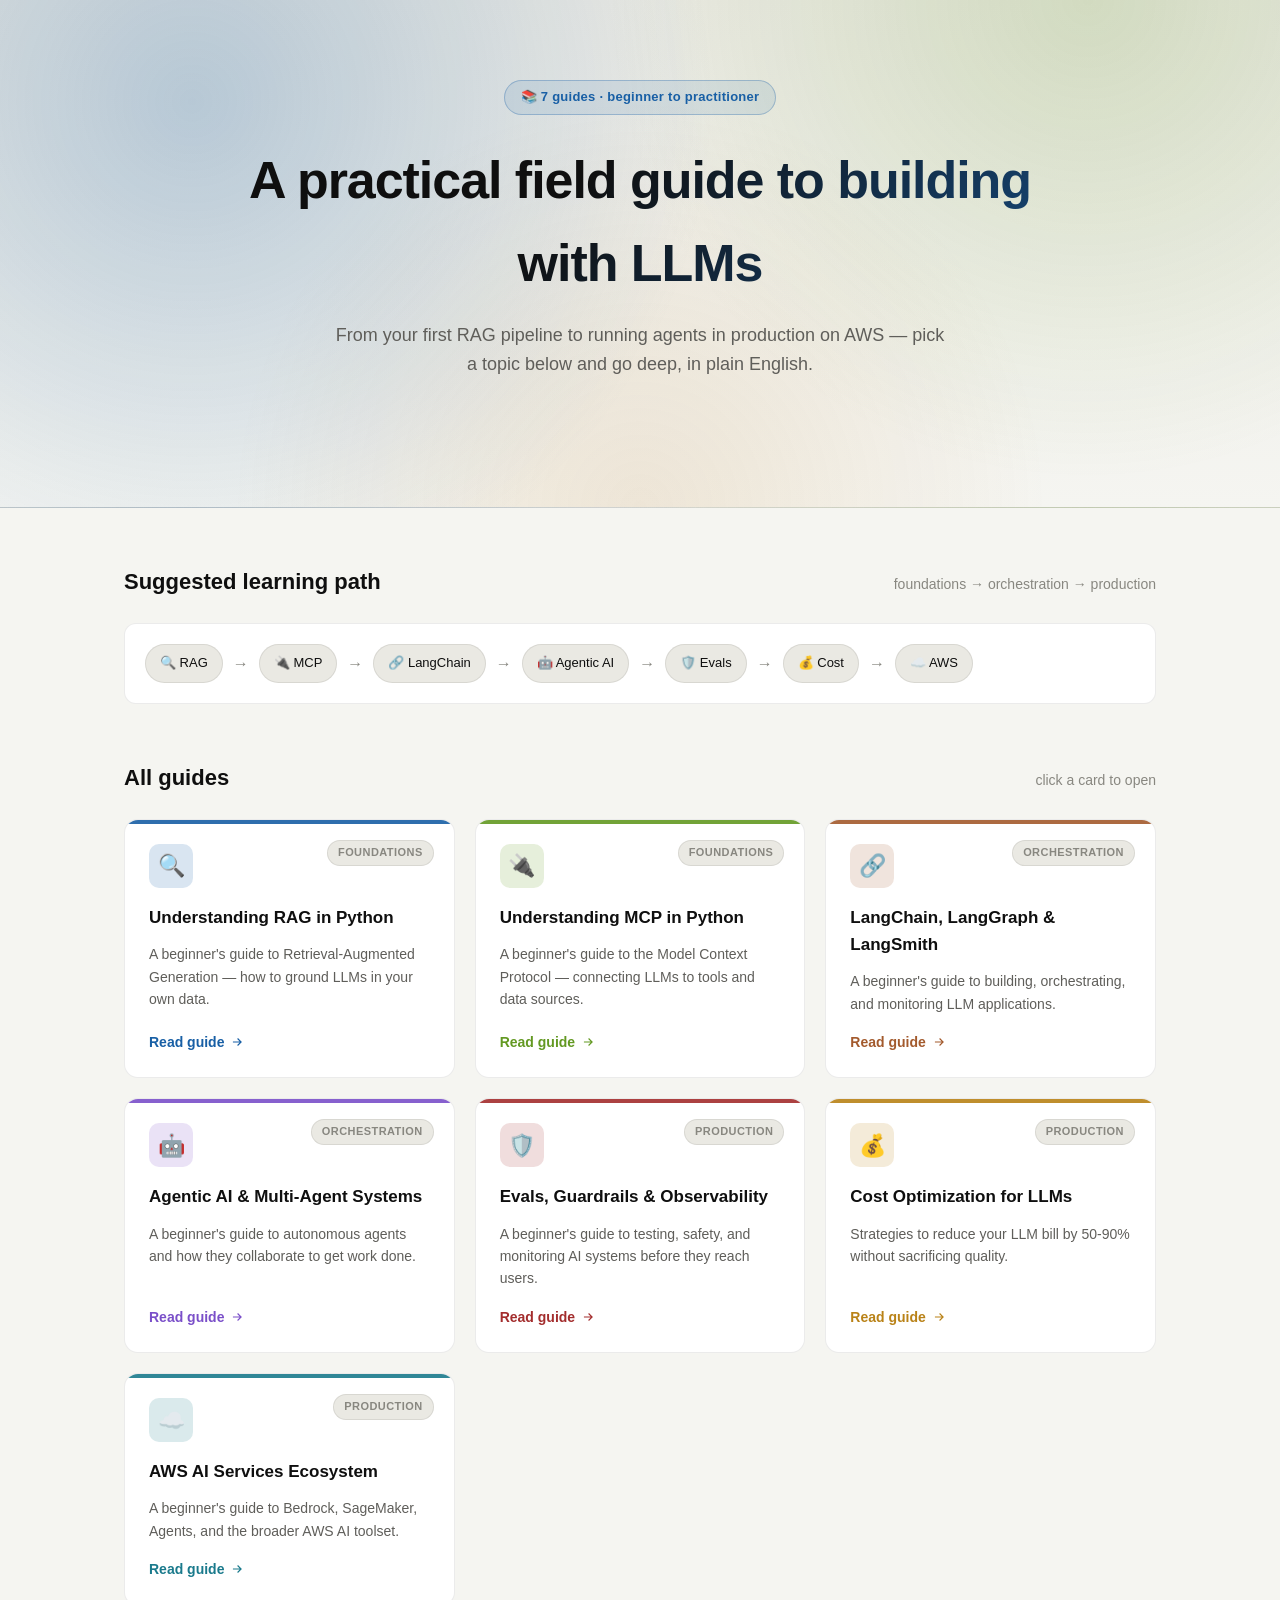
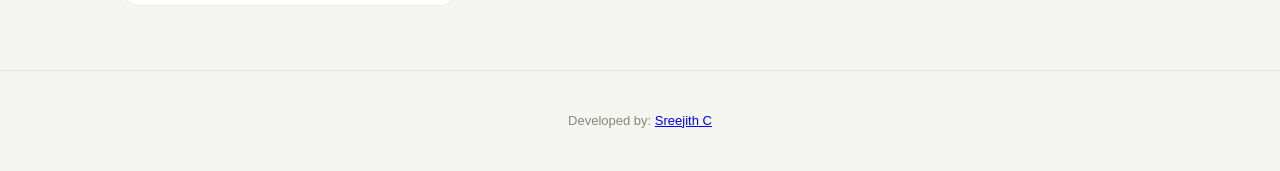
==== commit aedf5922: "Update index.html" ====
--- a/index.html
+++ b/index.html
@@ -324,9 +324,8 @@
         </div>
     </div>
 
-    <footer>
-        Developed by: Sreejith C
-    </footer>
+        <footer class="site-footer">Developed by: <a href="https://www.linkedin.com/in/sreejithc321/" target="_blank" rel="noopener">Sreejith C</a></footer>
+
 
 </body>
 </html>
